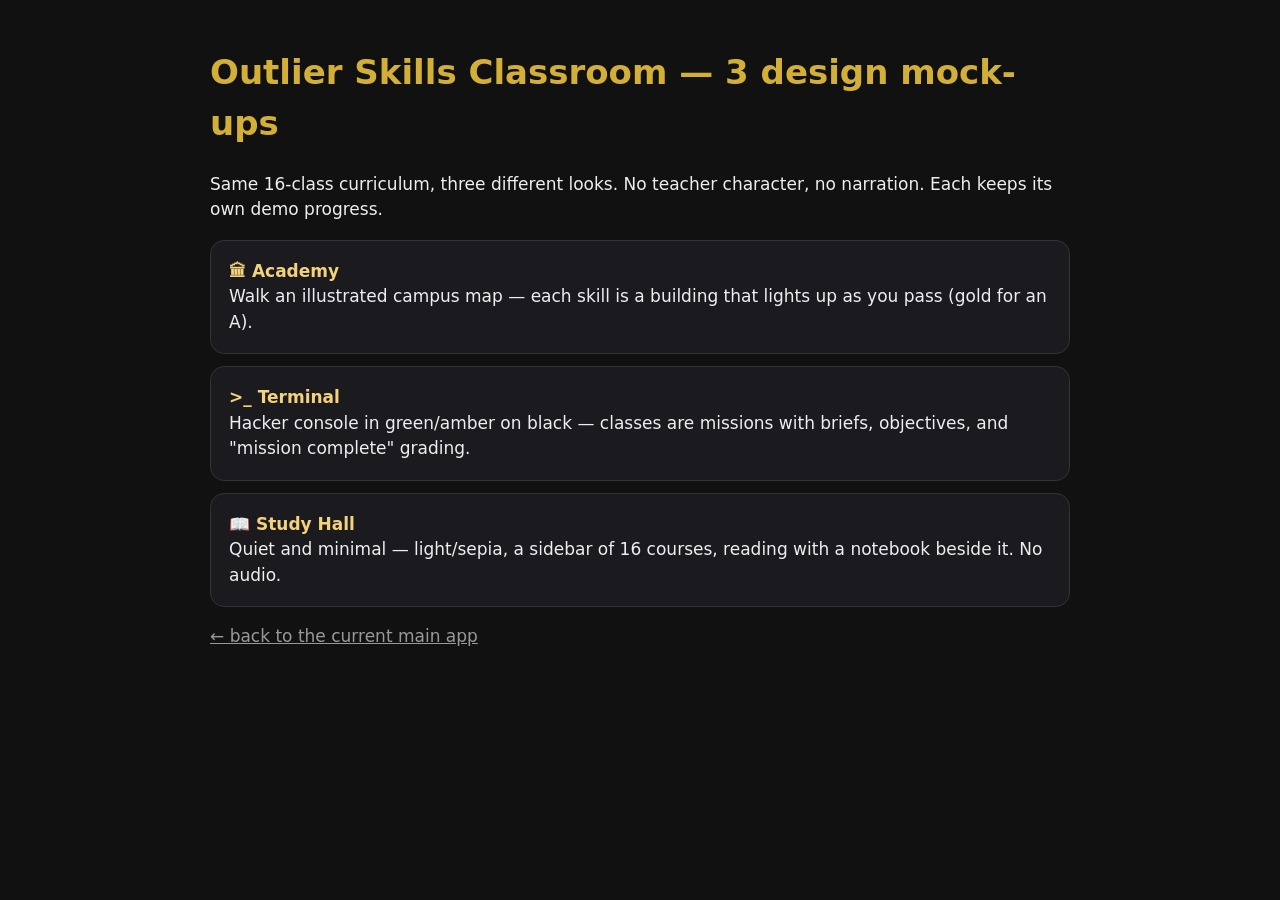
==== mockups/index.html @ 4e3ab946 "Add three design mock-ups under /mockups" ====
<!DOCTYPE html><html lang="en"><head><meta charset="utf-8"><meta name="viewport" content="width=device-width,initial-scale=1"><title>Outlier Classroom — Mock-ups</title>
<style>body{margin:0;font:17px/1.5 system-ui;background:#111;color:#eee;padding:24px;max-width:860px;margin:auto}h1{color:#d4af37}a.c{display:block;padding:18px;margin:12px 0;border:1px solid #333;border-radius:14px;color:#eee;text-decoration:none;background:#1a1a1f}a.c:hover{border-color:#d4af37}b{color:#f3d27a}</style></head><body>
<h1>Outlier Skills Classroom — 3 design mock-ups</h1><p>Same 16-class curriculum, three different looks. No teacher character, no narration. Each keeps its own demo progress.</p>
<a class="c" href="academy/"><b>🏛 Academy</b><br>Walk an illustrated campus map — each skill is a building that lights up as you pass (gold for an A).</a>
<a class="c" href="terminal/"><b>&gt;_ Terminal</b><br>Hacker console in green/amber on black — classes are missions with briefs, objectives, and "mission complete" grading.</a>
<a class="c" href="study-hall/"><b>📖 Study Hall</b><br>Quiet and minimal — light/sepia, a sidebar of 16 courses, reading with a notebook beside it. No audio.</a>
<p><a href="../" style="color:#999">← back to the current main app</a></p></body></html>
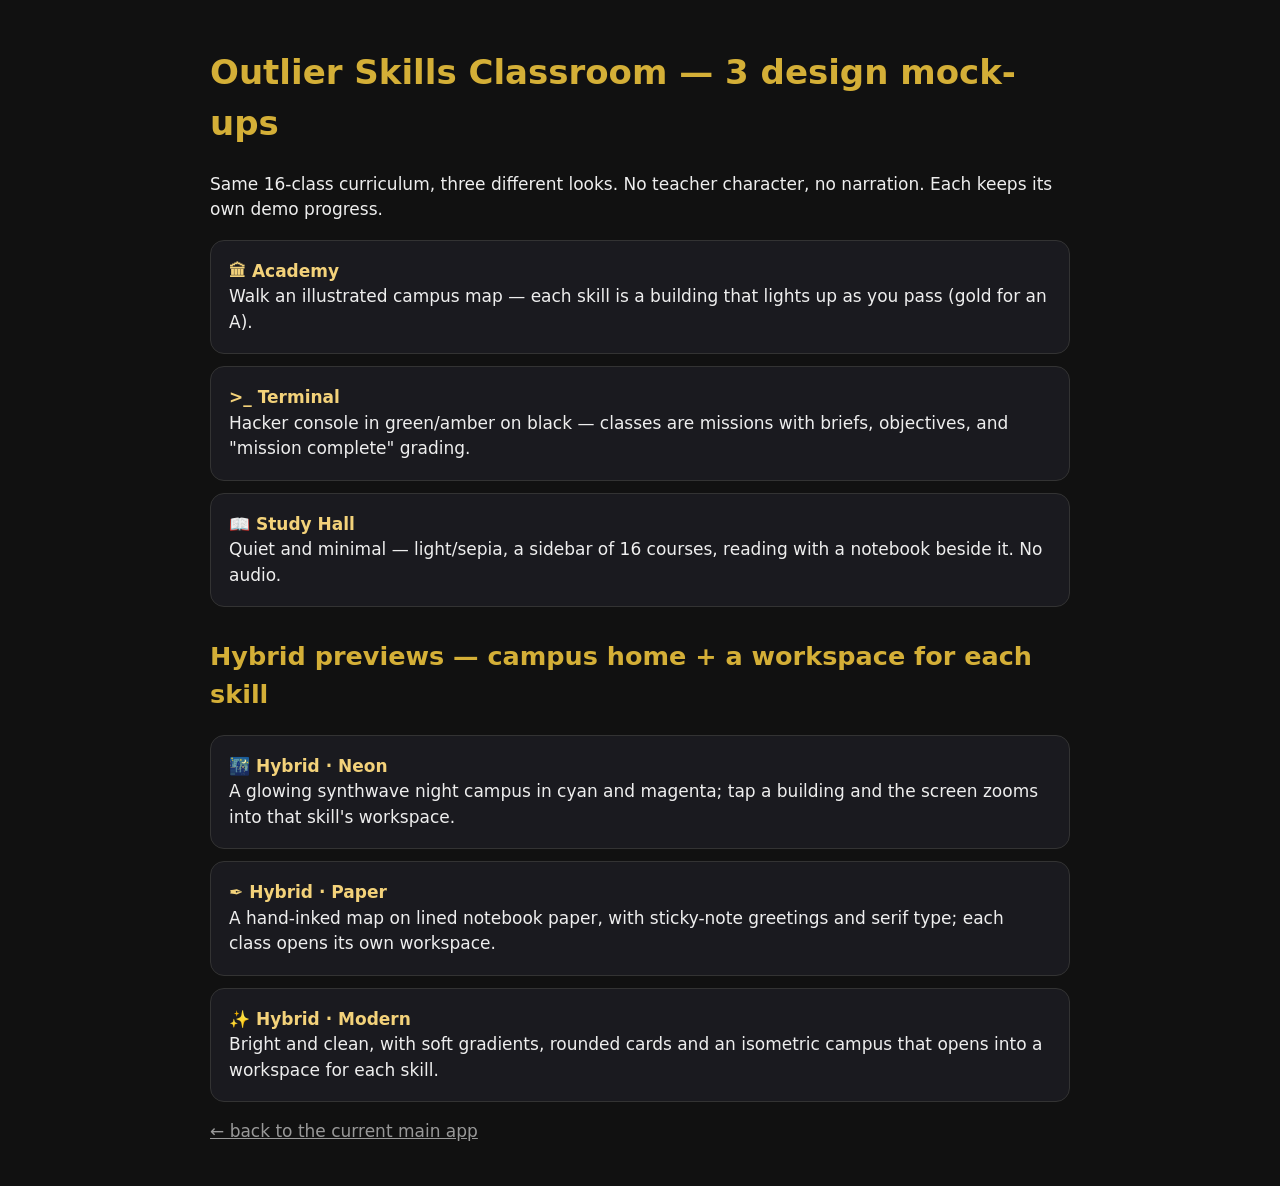
==== commit 28d06416: "Add three hybrid design previews" ====
--- a/mockups/index.html
+++ b/mockups/index.html
@@ -4,4 +4,8 @@
 <a class="c" href="academy/"><b>🏛 Academy</b><br>Walk an illustrated campus map — each skill is a building that lights up as you pass (gold for an A).</a>
 <a class="c" href="terminal/"><b>&gt;_ Terminal</b><br>Hacker console in green/amber on black — classes are missions with briefs, objectives, and "mission complete" grading.</a>
 <a class="c" href="study-hall/"><b>📖 Study Hall</b><br>Quiet and minimal — light/sepia, a sidebar of 16 courses, reading with a notebook beside it. No audio.</a>
+<h2 style="color:#d4af37;margin-top:30px">Hybrid previews — campus home + a workspace for each skill</h2>
+<a class="c" href="hybrid-neon/"><b>🌃 Hybrid · Neon</b><br>A glowing synthwave night campus in cyan and magenta; tap a building and the screen zooms into that skill's workspace.</a>
+<a class="c" href="hybrid-paper/"><b>✒️ Hybrid · Paper</b><br>A hand-inked map on lined notebook paper, with sticky-note greetings and serif type; each class opens its own workspace.</a>
+<a class="c" href="hybrid-modern/"><b>✨ Hybrid · Modern</b><br>Bright and clean, with soft gradients, rounded cards and an isometric campus that opens into a workspace for each skill.</a>
 <p><a href="../" style="color:#999">← back to the current main app</a></p></body></html>
